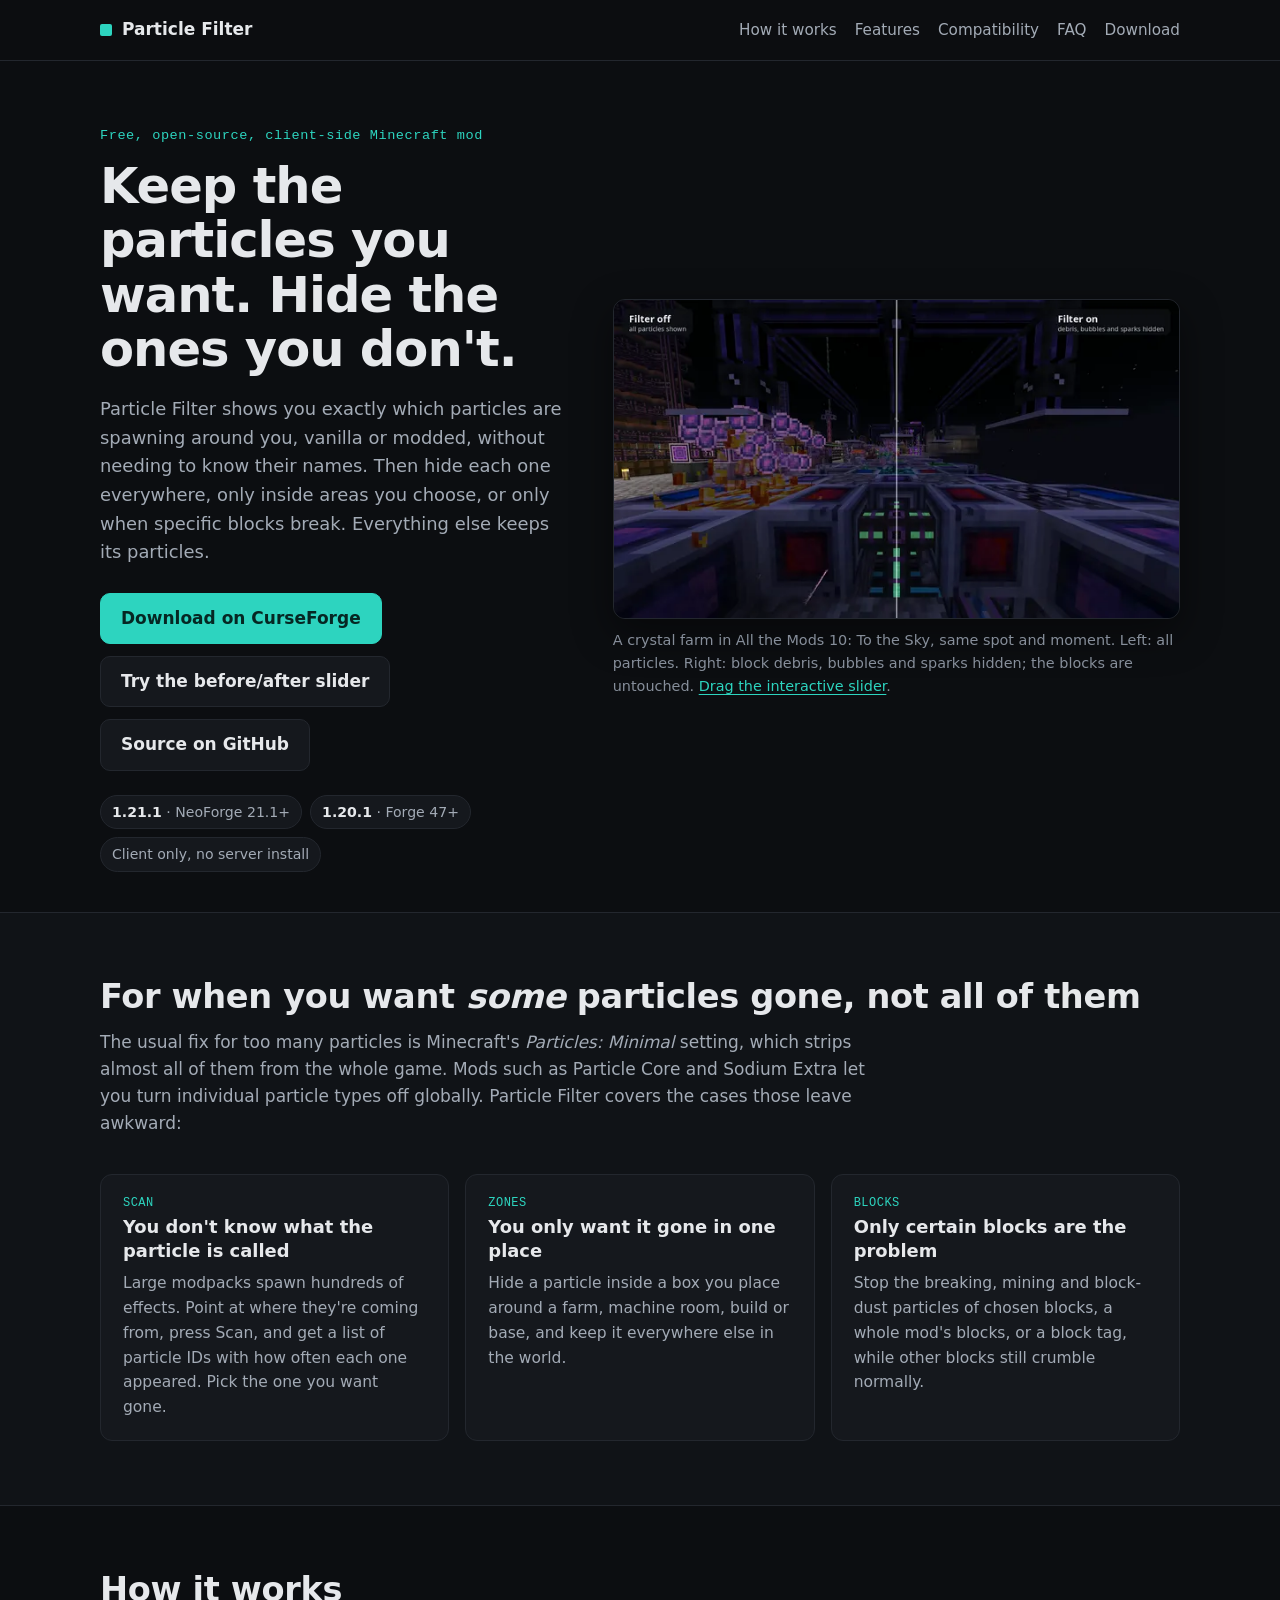
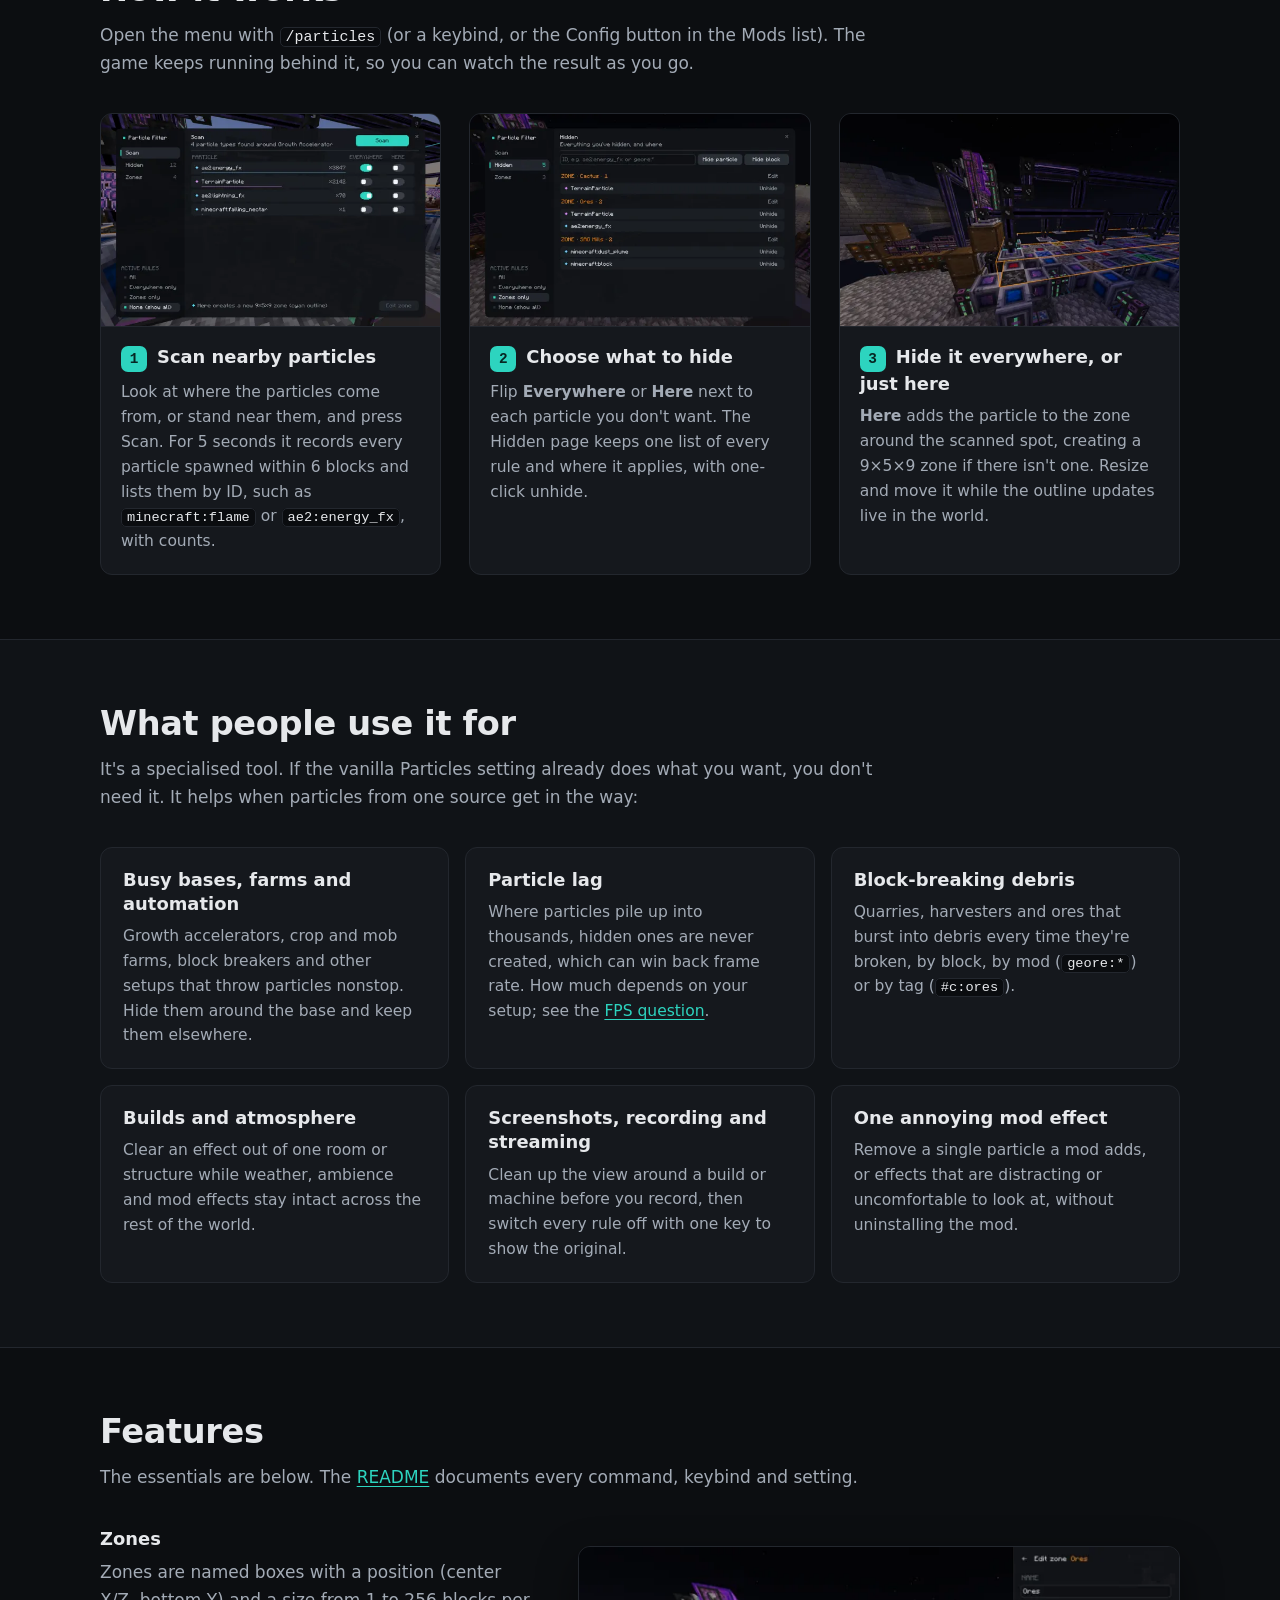
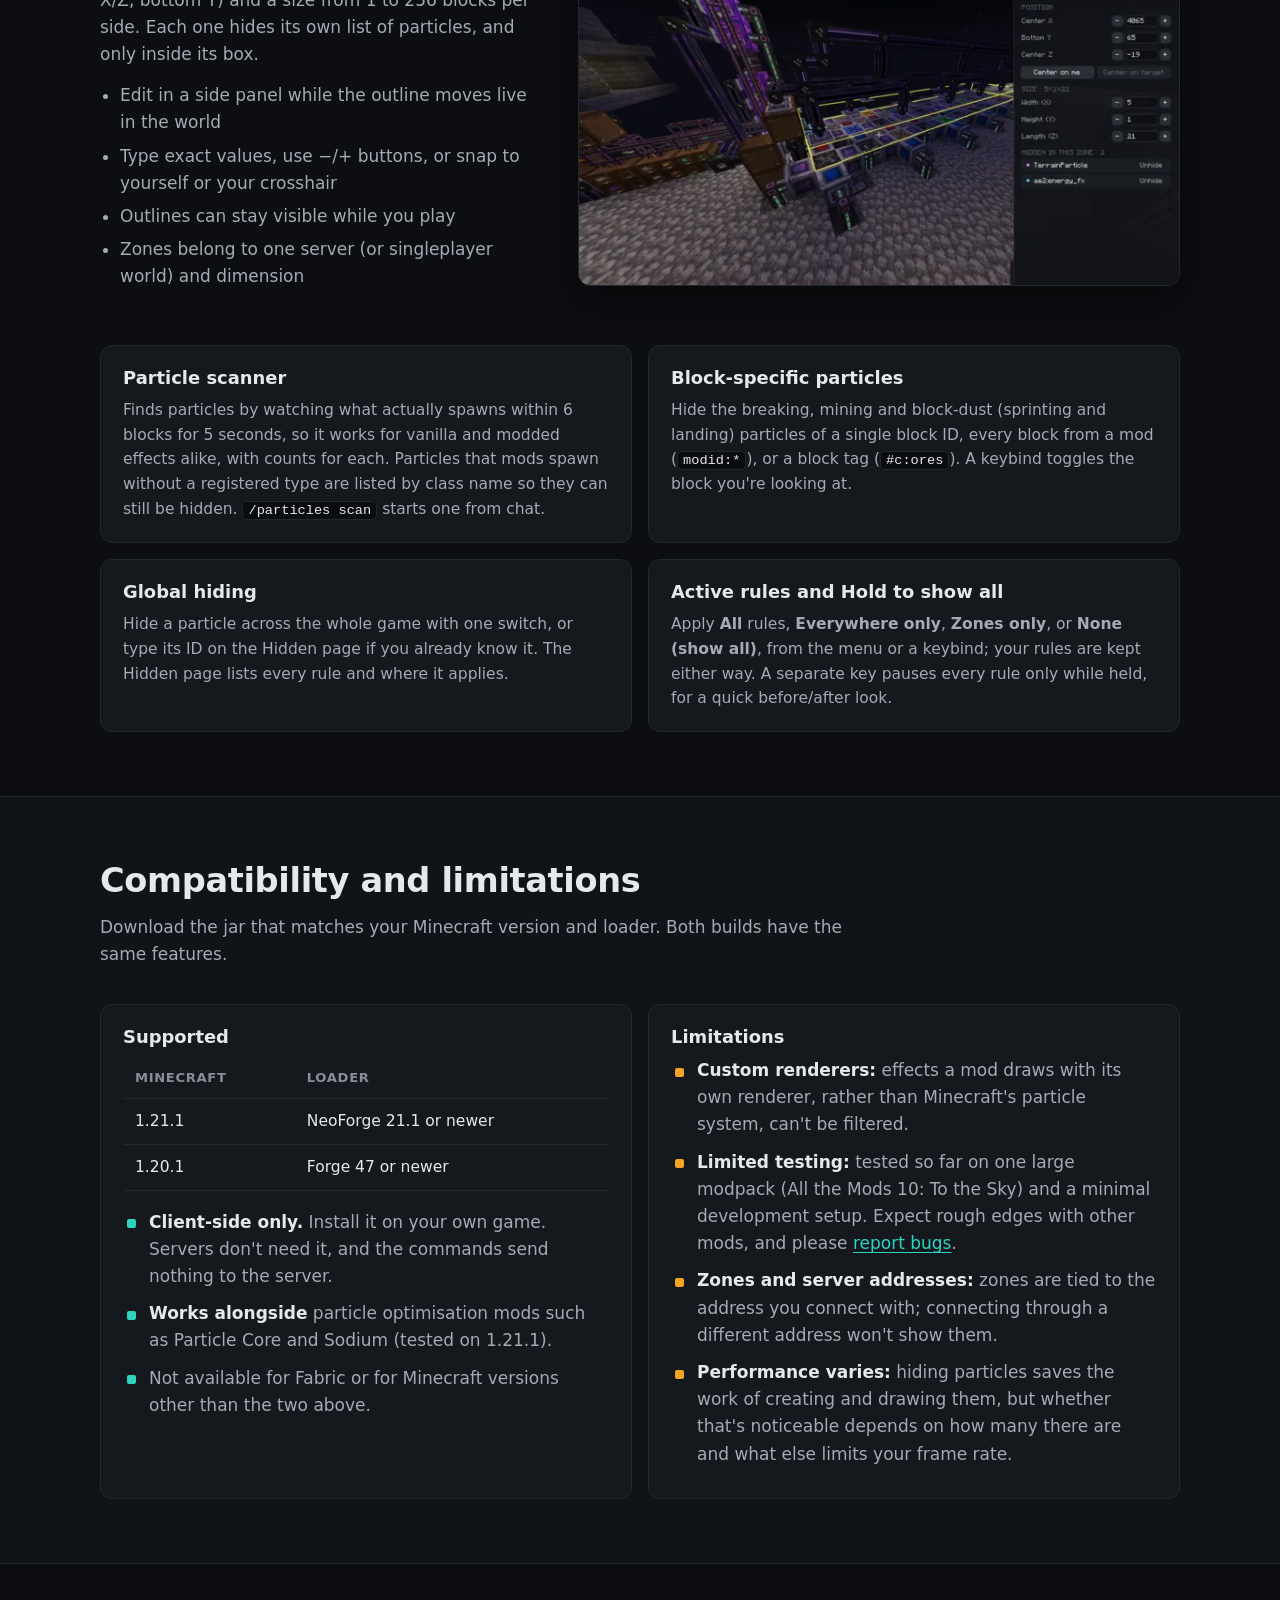
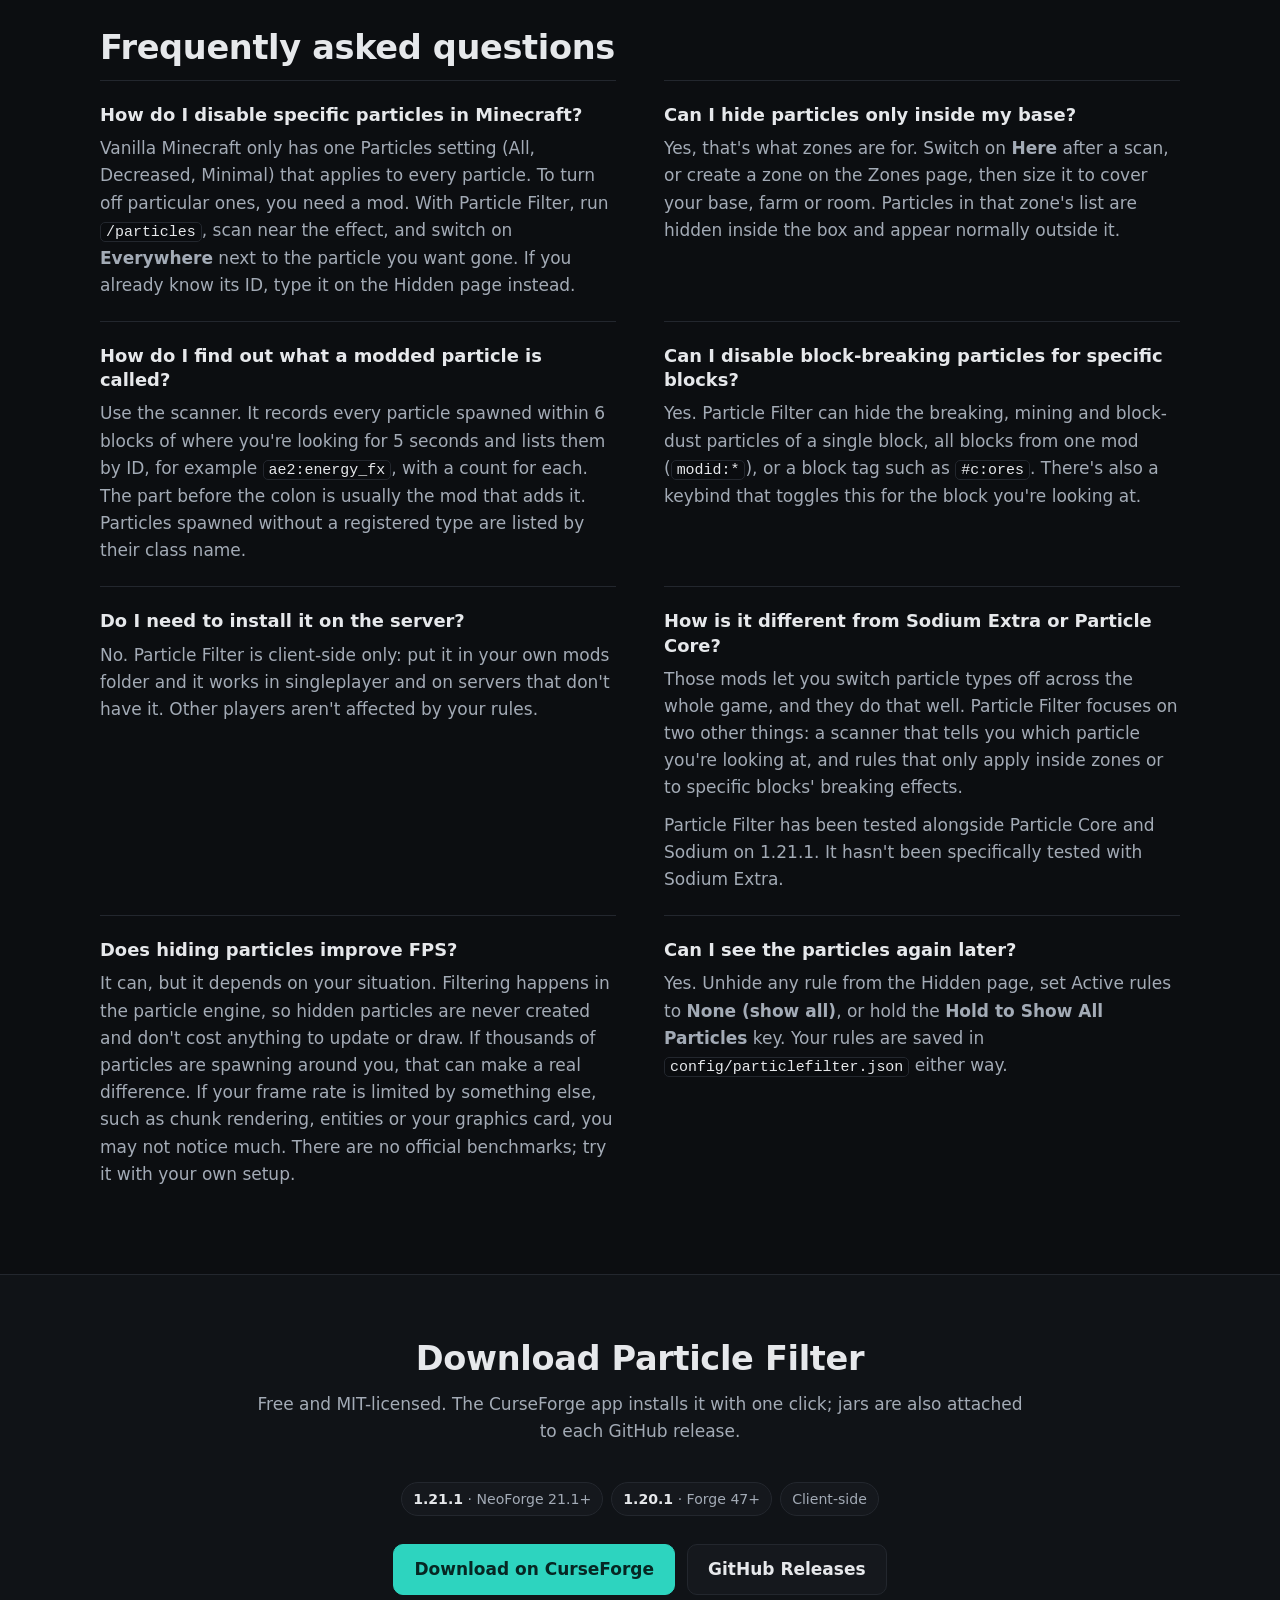
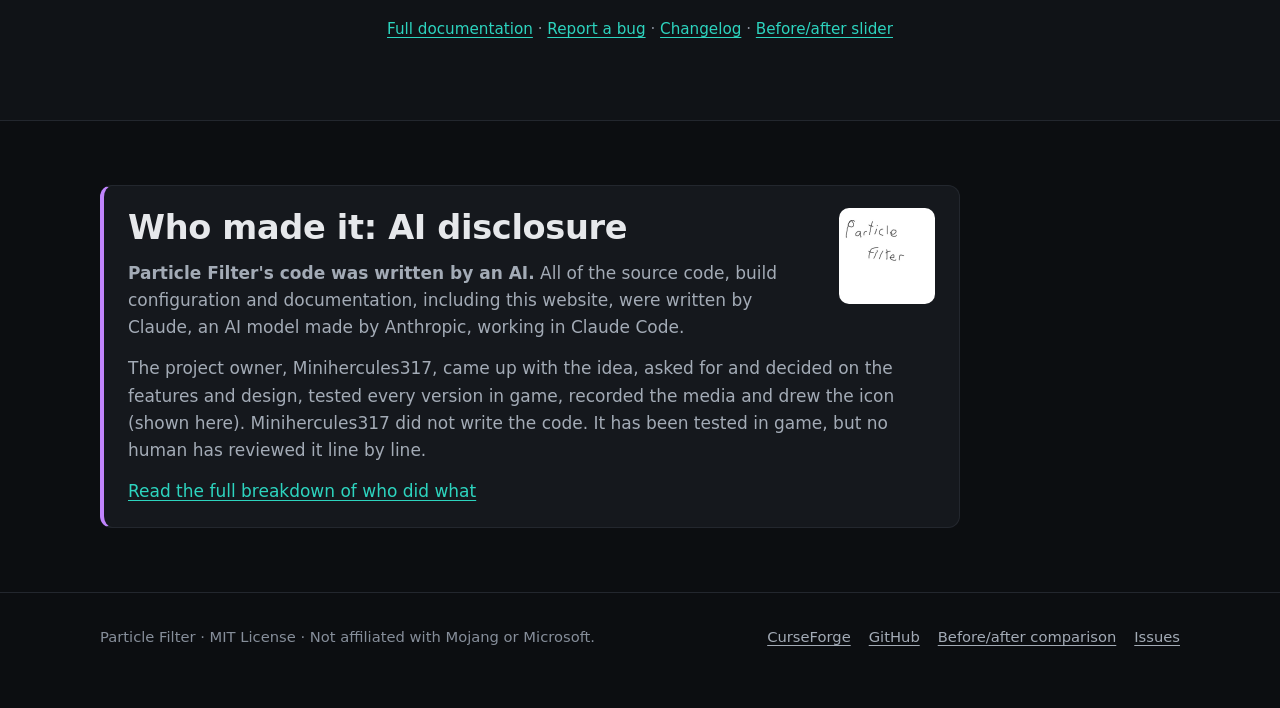
==== docs/index.html @ d59496a9 "Add GitHub Pages homepage with sitemap Adds docs/index.html, the project homepage at https://miniher" ====
<!doctype html>
<html lang="en">
<head>
<meta charset="utf-8">
<meta name="viewport" content="width=device-width, initial-scale=1">
<!--
  Particle Filter homepage, served by GitHub Pages from main:/docs at
  https://minihercules317.github.io/particle-filter/
  Keep claims in line with README.md (the source of truth for features and limitations).
  Asset paths are relative so the page works both under /particle-filter/ and in a local preview.
  Absolute URLs are only used where they must be (canonical, Open Graph, structured data).
-->
<title>Particle Filter: Hide Specific Minecraft Particles by Area or Block</title>
<meta name="description" content="A free, client-side Minecraft mod for NeoForge 1.21.1 and Forge 1.20.1. Scan to find out which particles are on screen, including modded ones, then hide them everywhere, only inside zones you draw, or only for specific blocks' breaking effects.">
<link rel="canonical" href="https://minihercules317.github.io/particle-filter/">
<!-- Google Search Console: if you verify with the HTML-tag method, paste the meta tag here, e.g.
<meta name="google-site-verification" content="...">
-->
<meta name="theme-color" content="#0c0e11">
<meta name="color-scheme" content="dark">
<link rel="icon" type="image/png" sizes="32x32" href="assets/img/favicon-32.png">
<link rel="icon" type="image/png" sizes="192x192" href="assets/img/icon-192.png">
<link rel="apple-touch-icon" href="assets/img/apple-touch-icon.png">

<meta property="og:type" content="website">
<meta property="og:site_name" content="Particle Filter">
<meta property="og:title" content="Particle Filter: hide specific Minecraft particles, everywhere or only in chosen areas">
<meta property="og:description" content="Scan to identify the particles on screen, including modded ones, then hide them everywhere, only inside zones, or only for specific blocks. Client-side, for NeoForge 1.21.1 and Forge 1.20.1.">
<meta property="og:url" content="https://minihercules317.github.io/particle-filter/">
<meta property="og:image" content="https://minihercules317.github.io/particle-filter/assets/img/og-image.jpg">
<meta property="og:image:width" content="1200">
<meta property="og:image:height" content="630">
<meta property="og:image:alt" content="A Minecraft crystal farm split in half: particles everywhere on the left with the filter off, clean on the right with it on">
<meta name="twitter:card" content="summary_large_image">
<meta name="twitter:title" content="Particle Filter: hide specific Minecraft particles">
<meta name="twitter:description" content="Identify the particles on screen with a scan, then hide them everywhere, only in zones, or only for specific blocks. Client-side NeoForge/Forge mod.">
<meta name="twitter:image" content="https://minihercules317.github.io/particle-filter/assets/img/og-image.jpg">
<meta name="twitter:image:alt" content="Before and after: a crystal farm with and without its particles">

<link rel="stylesheet" href="assets/site.css">

<script type="application/ld+json">
{
  "@context": "https://schema.org",
  "@type": "SoftwareApplication",
  "name": "Particle Filter",
  "description": "A client-side Minecraft mod that scans which particles are on screen and hides the chosen ones everywhere, only inside named zones, or only for specific blocks' breaking and mining particles.",
  "url": "https://minihercules317.github.io/particle-filter/",
  "image": "https://minihercules317.github.io/particle-filter/assets/img/og-image.jpg",
  "screenshot": "https://minihercules317.github.io/particle-filter/assets/img/4-scan.webp",
  "applicationCategory": "GameApplication",
  "applicationSubCategory": "Minecraft mod",
  "softwareRequirements": "Minecraft: Java Edition 1.21.1 with NeoForge 21.1 or newer, or Minecraft: Java Edition 1.20.1 with Forge 47 or newer",
  "downloadUrl": "https://www.curseforge.com/minecraft/mc-mods/particle-filter",
  "license": "https://opensource.org/licenses/MIT",
  "isAccessibleForFree": true,
  "offers": { "@type": "Offer", "price": "0", "priceCurrency": "USD" },
  "author": { "@type": "Person", "name": "Minihercules317", "url": "https://github.com/Minihercules317" },
  "sameAs": [
    "https://www.curseforge.com/minecraft/mc-mods/particle-filter",
    "https://github.com/Minihercules317/particle-filter"
  ]
}
</script>
</head>
<body>
<a class="skip" href="#main">Skip to content</a>

<header class="site-header">
  <div class="wrap">
    <a class="brand" href="./"><span class="brand-mark" aria-hidden="true"></span>Particle Filter</a>
    <nav class="site-nav" aria-label="Sections">
      <ul>
        <li><a href="#how-it-works">How it works</a></li>
        <li><a href="#features">Features</a></li>
        <li><a href="#compatibility">Compatibility</a></li>
        <li><a href="#faq">FAQ</a></li>
        <li><a href="#download">Download</a></li>
      </ul>
    </nav>
  </div>
</header>

<main id="main">

  <!-- Hero -->
  <div class="hero">
    <div class="wrap hero-grid">
      <div>
        <p class="eyebrow">Free, open-source, client-side Minecraft mod</p>
        <h1>Keep the particles you want. Hide the ones you don't.</h1>
        <p class="lede">Particle Filter shows you exactly which particles are spawning around you, vanilla or modded, without needing to know their names. Then hide each one everywhere, only inside areas you choose, or only when specific blocks break. Everything else keeps its particles.</p>
        <div class="btn-row">
          <a class="btn btn-primary" href="https://www.curseforge.com/minecraft/mc-mods/particle-filter">Download on CurseForge</a>
          <a class="btn" href="compare/">Try the before/after slider</a>
          <a class="btn" href="https://github.com/Minihercules317/particle-filter">Source on GitHub</a>
        </div>
        <ul class="versions">
          <li><strong>1.21.1</strong> · NeoForge 21.1+</li>
          <li><strong>1.20.1</strong> · Forge 47+</li>
          <li>Client only, no server install</li>
        </ul>
      </div>
      <figure class="shot">
        <a href="compare/" aria-label="Open the interactive before-and-after comparison">
          <img src="assets/img/0-comparison.webp" srcset="assets/img/0-comparison-640.webp 640w, assets/img/0-comparison.webp 1280w" sizes="(min-width: 1120px) 600px, (min-width: 960px) 52vw, calc(100vw - 32px)" width="1280" height="720" fetchpriority="high"
            alt="The same spot on a Minecraft crystal farm split down the middle. Left, filter off: purple bubbles, orange block debris and sparks fill the view. Right, filter on: the machines and blocks are identical but those particles are gone.">
        </a>
        <figcaption>A crystal farm in All the Mods 10: To the Sky, same spot and moment. Left: all particles. Right: block debris, bubbles and sparks hidden; the blocks are untouched. <a href="compare/">Drag the interactive slider</a>.</figcaption>
      </figure>
    </div>
  </div>

  <!-- The problem -->
  <section class="alt" id="why" aria-labelledby="why-title">
    <div class="wrap">
      <h2 id="why-title">For when you want <em>some</em> particles gone, not all of them</h2>
      <p class="section-intro">The usual fix for too many particles is Minecraft's <em>Particles: Minimal</em> setting, which strips almost all of them from the whole game. Mods such as Particle Core and Sodium Extra let you turn individual particle types off globally. Particle Filter covers the cases those leave awkward:</p>
      <div class="cards three">
        <div class="card">
          <h3><span class="tag">SCAN</span>You don't know what the particle is called</h3>
          <p>Large modpacks spawn hundreds of effects. Point at where they're coming from, press Scan, and get a list of particle IDs with how often each one appeared. Pick the one you want gone.</p>
        </div>
        <div class="card">
          <h3><span class="tag">ZONES</span>You only want it gone in one place</h3>
          <p>Hide a particle inside a box you place around a farm, machine room, build or base, and keep it everywhere else in the world.</p>
        </div>
        <div class="card">
          <h3><span class="tag">BLOCKS</span>Only certain blocks are the problem</h3>
          <p>Stop the breaking, mining and block-dust particles of chosen blocks, a whole mod's blocks, or a block tag, while other blocks still crumble normally.</p>
        </div>
      </div>
    </div>
  </section>

  <!-- How it works -->
  <section id="how-it-works" aria-labelledby="how-title">
    <div class="wrap">
      <h2 id="how-title">How it works</h2>
      <p class="section-intro">Open the menu with <code>/particles</code> (or a keybind, or the Config button in the Mods list). The game keeps running behind it, so you can watch the result as you go.</p>
      <ol class="steps">
        <li>
          <img src="assets/img/4-scan.webp" srcset="assets/img/4-scan-640.webp 640w, assets/img/4-scan.webp 1280w" sizes="(min-width: 1120px) 340px, (min-width: 860px) 30vw, calc(100vw - 32px)" width="1280" height="800" loading="lazy"
            alt="The Scan page listing four particle types found around a Growth Accelerator: ae2:energy_fx seen 3847 times, TerrainParticle 2142 times, ae2:lightning_fx 70 times and minecraft:falling_nectar once, each with Everywhere and Here switches.">
          <div class="step-body">
            <h3>Scan nearby particles</h3>
            <p>Look at where the particles come from, or stand near them, and press Scan. For 5 seconds it records every particle spawned within 6 blocks and lists them by ID, such as <code>minecraft:flame</code> or <code>ae2:energy_fx</code>, with counts.</p>
          </div>
        </li>
        <li>
          <img src="assets/img/2-hidden.webp" srcset="assets/img/2-hidden-640.webp 640w, assets/img/2-hidden.webp 1280w" sizes="(min-width: 1120px) 340px, (min-width: 860px) 30vw, calc(100vw - 32px)" width="1280" height="800" loading="lazy"
            alt="The Hidden page, listing hidden particles grouped by whether they apply everywhere, in a named zone, or to block breaking, each with an Unhide button.">
          <div class="step-body">
            <h3>Choose what to hide</h3>
            <p>Flip <strong>Everywhere</strong> or <strong>Here</strong> next to each particle you don't want. The Hidden page keeps one list of every rule and where it applies, with one-click unhide.</p>
          </div>
        </li>
        <li>
          <img class="world" src="assets/img/5-zone-outline.webp" srcset="assets/img/5-zone-outline-640.webp 640w, assets/img/5-zone-outline.webp 1280w" sizes="(min-width: 1120px) 340px, (min-width: 860px) 30vw, calc(100vw - 32px)" width="1280" height="720" loading="lazy"
            alt="An orange zone outline drawn in the world around a floor of machines; particles listed for this zone are hidden only inside it.">
          <div class="step-body">
            <h3>Hide it everywhere, or just here</h3>
            <p><strong>Here</strong> adds the particle to the zone around the scanned spot, creating a 9×5×9 zone if there isn't one. Resize and move it while the outline updates live in the world.</p>
          </div>
        </li>
      </ol>
    </div>
  </section>

  <!-- Use cases -->
  <section class="alt" id="use-cases" aria-labelledby="uses-title">
    <div class="wrap">
      <h2 id="uses-title">What people use it for</h2>
      <p class="section-intro">It's a specialised tool. If the vanilla Particles setting already does what you want, you don't need it. It helps when particles from one source get in the way:</p>
      <div class="cards three">
        <div class="card">
          <h3>Busy bases, farms and automation</h3>
          <p>Growth accelerators, crop and mob farms, block breakers and other setups that throw particles nonstop. Hide them around the base and keep them elsewhere.</p>
        </div>
        <div class="card">
          <h3>Particle lag</h3>
          <p>Where particles pile up into thousands, hidden ones are never created, which can win back frame rate. How much depends on your setup; see the <a href="#faq-fps">FPS question</a>.</p>
        </div>
        <div class="card">
          <h3>Block-breaking debris</h3>
          <p>Quarries, harvesters and ores that burst into debris every time they're broken, by block, by mod (<code>geore:*</code>) or by tag (<code>#c:ores</code>).</p>
        </div>
        <div class="card">
          <h3>Builds and atmosphere</h3>
          <p>Clear an effect out of one room or structure while weather, ambience and mod effects stay intact across the rest of the world.</p>
        </div>
        <div class="card">
          <h3>Screenshots, recording and streaming</h3>
          <p>Clean up the view around a build or machine before you record, then switch every rule off with one key to show the original.</p>
        </div>
        <div class="card">
          <h3>One annoying mod effect</h3>
          <p>Remove a single particle a mod adds, or effects that are distracting or uncomfortable to look at, without uninstalling the mod.</p>
        </div>
      </div>
    </div>
  </section>

  <!-- Features -->
  <section id="features" aria-labelledby="features-title">
    <div class="wrap">
      <h2 id="features-title">Features</h2>
      <p class="section-intro">The essentials are below. The <a href="https://github.com/Minihercules317/particle-filter#readme">README</a> documents every command, keybind and setting.</p>

      <div class="feature">
        <div class="feature-text">
          <h3>Zones</h3>
          <p>Zones are named boxes with a position (center X/Z, bottom Y) and a size from 1 to 256 blocks per side. Each one hides its own list of particles, and only inside its box.</p>
          <ul>
            <li>Edit in a side panel while the outline moves live in the world</li>
            <li>Type exact values, use −/+ buttons, or snap to yourself or your crosshair</li>
            <li>Outlines can stay visible while you play</li>
            <li>Zones belong to one server (or singleplayer world) and dimension</li>
          </ul>
        </div>
        <figure class="shot">
          <img src="assets/img/1-zone-editor.webp" srcset="assets/img/1-zone-editor-640.webp 640w, assets/img/1-zone-editor.webp 1280w" sizes="(min-width: 1120px) 620px, (min-width: 900px) 55vw, calc(100vw - 32px)" width="1280" height="720" loading="lazy"
            alt="Editing a zone named Ores in a side panel with its position, width, height and length, while a yellow outline of the zone is drawn over a row of machines in the world. TerrainParticle and ae2:energy_fx are hidden in it.">
        </figure>
      </div>

      <div class="cards">
        <div class="card">
          <h3>Particle scanner</h3>
          <p>Finds particles by watching what actually spawns within 6 blocks for 5 seconds, so it works for vanilla and modded effects alike, with counts for each. Particles that mods spawn without a registered type are listed by class name so they can still be hidden. <code>/particles scan</code> starts one from chat.</p>
        </div>
        <div class="card">
          <h3>Block-specific particles</h3>
          <p>Hide the breaking, mining and block-dust (sprinting and landing) particles of a single block ID, every block from a mod (<code>modid:*</code>), or a block tag (<code>#c:ores</code>). A keybind toggles the block you're looking at.</p>
        </div>
        <div class="card">
          <h3>Global hiding</h3>
          <p>Hide a particle across the whole game with one switch, or type its ID on the Hidden page if you already know it. The Hidden page lists every rule and where it applies.</p>
        </div>
        <div class="card">
          <h3>Active rules and Hold to show all</h3>
          <p>Apply <strong>All</strong> rules, <strong>Everywhere only</strong>, <strong>Zones only</strong>, or <strong>None (show all)</strong>, from the menu or a keybind; your rules are kept either way. A separate key pauses every rule only while held, for a quick before/after look.</p>
        </div>
      </div>
    </div>
  </section>

  <!-- Compatibility -->
  <section class="alt" id="compatibility" aria-labelledby="compat-title">
    <div class="wrap">
      <h2 id="compat-title">Compatibility and limitations</h2>
      <p class="section-intro">Download the jar that matches your Minecraft version and loader. Both builds have the same features.</p>
      <div class="compat">
        <div class="card">
          <h3>Supported</h3>
          <table>
            <thead><tr><th scope="col">Minecraft</th><th scope="col">Loader</th></tr></thead>
            <tbody>
              <tr><td>1.21.1</td><td>NeoForge 21.1 or newer</td></tr>
              <tr><td>1.20.1</td><td>Forge 47 or newer</td></tr>
            </tbody>
          </table>
          <ul class="check-list spaced">
            <li><strong>Client-side only.</strong> Install it on your own game. Servers don't need it, and the commands send nothing to the server.</li>
            <li><strong>Works alongside</strong> particle optimisation mods such as Particle Core and Sodium (tested on 1.21.1).</li>
            <li>Not available for Fabric or for Minecraft versions other than the two above.</li>
          </ul>
        </div>
        <div class="card">
          <h3>Limitations</h3>
          <ul class="check-list warn">
            <li><strong>Custom renderers:</strong> effects a mod draws with its own renderer, rather than Minecraft's particle system, can't be filtered.</li>
            <li><strong>Limited testing:</strong> tested so far on one large modpack (All the Mods 10: To the Sky) and a minimal development setup. Expect rough edges with other mods, and please <a href="https://github.com/Minihercules317/particle-filter/issues">report bugs</a>.</li>
            <li><strong>Zones and server addresses:</strong> zones are tied to the address you connect with; connecting through a different address won't show them.</li>
            <li><strong>Performance varies:</strong> hiding particles saves the work of creating and drawing them, but whether that's noticeable depends on how many there are and what else limits your frame rate.</li>
          </ul>
        </div>
      </div>
    </div>
  </section>

  <!-- FAQ -->
  <section id="faq" aria-labelledby="faq-title">
    <div class="wrap">
      <h2 id="faq-title">Frequently asked questions</h2>
      <div class="faq">
        <article>
          <h3>How do I disable specific particles in Minecraft?</h3>
          <p>Vanilla Minecraft only has one Particles setting (All, Decreased, Minimal) that applies to every particle. To turn off particular ones, you need a mod. With Particle Filter, run <code>/particles</code>, scan near the effect, and switch on <strong>Everywhere</strong> next to the particle you want gone. If you already know its ID, type it on the Hidden page instead.</p>
        </article>
        <article>
          <h3>Can I hide particles only inside my base?</h3>
          <p>Yes, that's what zones are for. Switch on <strong>Here</strong> after a scan, or create a zone on the Zones page, then size it to cover your base, farm or room. Particles in that zone's list are hidden inside the box and appear normally outside it.</p>
        </article>
        <article>
          <h3>How do I find out what a modded particle is called?</h3>
          <p>Use the scanner. It records every particle spawned within 6 blocks of where you're looking for 5 seconds and lists them by ID, for example <code>ae2:energy_fx</code>, with a count for each. The part before the colon is usually the mod that adds it. Particles spawned without a registered type are listed by their class name.</p>
        </article>
        <article>
          <h3>Can I disable block-breaking particles for specific blocks?</h3>
          <p>Yes. Particle Filter can hide the breaking, mining and block-dust particles of a single block, all blocks from one mod (<code>modid:*</code>), or a block tag such as <code>#c:ores</code>. There's also a keybind that toggles this for the block you're looking at.</p>
        </article>
        <article>
          <h3>Do I need to install it on the server?</h3>
          <p>No. Particle Filter is client-side only: put it in your own mods folder and it works in singleplayer and on servers that don't have it. Other players aren't affected by your rules.</p>
        </article>
        <article>
          <h3>How is it different from Sodium Extra or Particle Core?</h3>
          <p>Those mods let you switch particle types off across the whole game, and they do that well. Particle Filter focuses on two other things: a scanner that tells you which particle you're looking at, and rules that only apply inside zones or to specific blocks' breaking effects.</p>
          <p>Particle Filter has been tested alongside Particle Core and Sodium on 1.21.1. It hasn't been specifically tested with Sodium Extra.</p>
        </article>
        <article id="faq-fps">
          <h3>Does hiding particles improve FPS?</h3>
          <p>It can, but it depends on your situation. Filtering happens in the particle engine, so hidden particles are never created and don't cost anything to update or draw. If thousands of particles are spawning around you, that can make a real difference. If your frame rate is limited by something else, such as chunk rendering, entities or your graphics card, you may not notice much. There are no official benchmarks; try it with your own setup.</p>
        </article>
        <article>
          <h3>Can I see the particles again later?</h3>
          <p>Yes. Unhide any rule from the Hidden page, set Active rules to <strong>None (show all)</strong>, or hold the <strong>Hold to Show All Particles</strong> key. Your rules are saved in <code>config/particlefilter.json</code> either way.</p>
        </article>
      </div>
    </div>
  </section>

  <!-- Download -->
  <section class="alt download" id="download" aria-labelledby="download-title">
    <div class="wrap">
      <h2 id="download-title">Download Particle Filter</h2>
      <p class="section-intro">Free and MIT-licensed. The CurseForge app installs it with one click; jars are also attached to each GitHub release.</p>
      <ul class="versions">
        <li><strong>1.21.1</strong> · NeoForge 21.1+</li>
        <li><strong>1.20.1</strong> · Forge 47+</li>
        <li>Client-side</li>
      </ul>
      <div class="btn-row">
        <a class="btn btn-primary" href="https://www.curseforge.com/minecraft/mc-mods/particle-filter">Download on CurseForge</a>
        <a class="btn" href="https://github.com/Minihercules317/particle-filter/releases">GitHub Releases</a>
      </div>
      <p class="small-links">
        <a href="https://github.com/Minihercules317/particle-filter#readme">Full documentation</a> ·
        <a href="https://github.com/Minihercules317/particle-filter/issues">Report a bug</a> ·
        <a href="https://github.com/Minihercules317/particle-filter/blob/main/CHANGELOG.md">Changelog</a> ·
        <a href="compare/">Before/after slider</a>
      </p>
    </div>
  </section>

  <!-- AI disclosure -->
  <section id="who-made-it" aria-labelledby="who-title">
    <div class="wrap">
      <div class="disclosure">
        <img class="owner-icon" src="assets/img/icon-192.png" width="96" height="96" loading="lazy" alt="The Particle Filter icon: the words Particle filter hand-drawn in black on white">
        <h2 id="who-title">Who made it: AI disclosure</h2>
        <p><strong>Particle Filter's code was written by an AI.</strong> All of the source code, build configuration and documentation, including this website, were written by Claude, an AI model made by Anthropic, working in Claude Code.</p>
        <p>The project owner, Minihercules317, came up with the idea, asked for and decided on the features and design, tested every version in game, recorded the media and drew the icon (shown here). Minihercules317 did not write the code. It has been tested in game, but no human has reviewed it line by line.</p>
        <p><a href="https://github.com/Minihercules317/particle-filter#who-did-what">Read the full breakdown of who did what</a></p>
      </div>
    </div>
  </section>

</main>

<footer class="site-footer">
  <div class="wrap">
    <p>Particle Filter · MIT License · Not affiliated with Mojang or Microsoft.</p>
    <ul>
      <li><a href="https://www.curseforge.com/minecraft/mc-mods/particle-filter">CurseForge</a></li>
      <li><a href="https://github.com/Minihercules317/particle-filter">GitHub</a></li>
      <li><a href="compare/">Before/after comparison</a></li>
      <li><a href="https://github.com/Minihercules317/particle-filter/issues">Issues</a></li>
    </ul>
  </div>
</footer>
</body>
</html>
---- docs/assets/site.css ----
/*
  Particle Filter homepage styles (docs/index.html).
  Plain CSS, no build step. Colours match the in-game menu (gui/Theme) and the /compare/ page:
  dark slate panels with a teal accent.
*/
:root {
  --bg: #0c0e11;
  --bg-alt: #101317;
  --card: #15181d;
  --card-hover: #1a1e24;
  --line: #23272e;
  --text: #e6e8eb;
  --dim: #a3abb6;
  --faint: #868e9a;  /* >= 4.5:1 contrast on every background here */
  --accent: #2dd4bf;
  --accent-ink: #062723;
  --violet: #c084fc;
  --radius: 12px;
  --max: 1120px;
  --mono: ui-monospace, "JetBrains Mono", "Cascadia Mono", "SFMono-Regular", Menlo, Consolas, monospace;
}

* { box-sizing: border-box; }
html { scroll-behavior: smooth; -webkit-text-size-adjust: 100%; }
body {
  margin: 0;
  background: var(--bg);
  color: var(--text);
  font: 17px/1.6 system-ui, -apple-system, "Segoe UI", "Noto Sans", Roboto, sans-serif;
}
img { max-width: 100%; height: auto; display: block; }
a { color: var(--accent); text-underline-offset: 3px; }
a:hover { text-decoration-thickness: 2px; }
code {
  font-family: var(--mono); font-size: .88em; color: var(--text);
  background: #0a0c0f; border: 1px solid var(--line); padding: 1px 5px; border-radius: 5px;
  overflow-wrap: anywhere;
}
:focus-visible { outline: 3px solid var(--accent); outline-offset: 3px; border-radius: 4px; }

.wrap { max-width: var(--max); margin: 0 auto; padding: 0 20px; }
.skip {
  position: absolute; left: 12px; top: -60px; z-index: 10; padding: 8px 14px;
  background: var(--accent); color: var(--accent-ink); border-radius: 8px; font-weight: 600;
}
.skip:focus { top: 12px; }

/* Header */
.site-header { border-bottom: 1px solid var(--line); background: rgba(12,14,17,.92); }
.site-header .wrap { display: flex; align-items: center; justify-content: space-between; gap: 16px; min-height: 60px; flex-wrap: wrap; }
.brand { display: flex; align-items: center; gap: 10px; color: var(--text); text-decoration: none; font-weight: 700; }
.brand-mark { width: 12px; height: 12px; background: var(--accent); border-radius: 2px; }  /* same mark as the in-game menu title */
.site-nav ul { display: flex; gap: 4px 18px; list-style: none; margin: 0; padding: 0; flex-wrap: wrap; }
.site-nav a { color: var(--dim); text-decoration: none; font-size: .95rem; }
.site-nav a:hover { color: var(--text); }

/* Buttons */
.btn {
  display: inline-flex; align-items: center; gap: 8px; padding: 11px 20px; border-radius: 10px;
  font-weight: 600; text-decoration: none; border: 1px solid var(--line); color: var(--text); background: var(--card);
}
.btn:hover { background: var(--card-hover); border-color: var(--faint); }
.btn-primary { background: var(--accent); color: var(--accent-ink); border-color: var(--accent); }
.btn-primary:hover { background: #5eead4; border-color: #5eead4; }
.btn-row { display: flex; flex-wrap: wrap; gap: 12px; }

/* Hero */
.hero { padding: 64px 0 40px; }
.hero-grid { display: grid; grid-template-columns: minmax(0, 1fr); gap: 40px; }
@media (min-width: 960px) { .hero-grid { grid-template-columns: minmax(0, 5fr) minmax(0, 6fr); align-items: center; } }
.eyebrow { font-family: var(--mono); color: var(--accent); font-size: .85rem; letter-spacing: .04em; margin: 0 0 12px; }
h1 { font-size: clamp(2rem, 5vw, 3.1rem); line-height: 1.1; letter-spacing: -.02em; margin: 0 0 18px; }
.lede { color: var(--dim); font-size: 1.12rem; margin: 0 0 26px; max-width: 40em; }
.versions { display: flex; flex-wrap: wrap; gap: 8px; margin: 24px 0 0; padding: 0; list-style: none; }
.versions li {
  font-size: .88rem; color: var(--dim); background: var(--card); border: 1px solid var(--line);
  padding: 5px 11px; border-radius: 999px;
}
.versions strong { color: var(--text); font-weight: 600; }

.shot { margin: 0; }
.shot > a, .shot > img { display: block; border-radius: var(--radius); overflow: hidden; border: 1px solid var(--line); box-shadow: 0 14px 40px rgba(0,0,0,.45); }
.shot figcaption { color: var(--faint); font-size: .9rem; margin-top: 10px; }
.shot > a:hover { border-color: var(--accent); }

/* Sections */
section { padding: 64px 0; }
section.alt { background: var(--bg-alt); border-top: 1px solid var(--line); border-bottom: 1px solid var(--line); }
h2 { font-size: clamp(1.5rem, 3.2vw, 2.1rem); line-height: 1.2; letter-spacing: -.01em; margin: 0 0 12px; }
h3 { font-size: 1.12rem; line-height: 1.35; margin: 0 0 8px; }
.section-intro { color: var(--dim); max-width: 46em; margin: 0 0 36px; }
p { margin: 0 0 14px; }
.muted { color: var(--dim); }

/* Steps */
.steps { list-style: none; margin: 0; padding: 0; display: grid; gap: 28px; grid-template-columns: minmax(0, 1fr); counter-reset: step; }
@media (min-width: 860px) { .steps { grid-template-columns: repeat(3, minmax(0, 1fr)); } }
.steps li { counter-increment: step; background: var(--card); border: 1px solid var(--line); border-radius: var(--radius); overflow: hidden; display: flex; flex-direction: column; }
.steps img { border-bottom: 1px solid var(--line); aspect-ratio: 16 / 10; object-fit: cover; object-position: left top; width: 100%; }
.steps img.world { object-position: center 75%; }
.steps .step-body { padding: 18px 20px 20px; }
.steps h3::before {
  content: counter(step); display: inline-grid; place-items: center; width: 26px; height: 26px; margin-right: 10px;
  border-radius: 7px; background: var(--accent); color: var(--accent-ink); font-family: var(--mono); font-size: .9rem;
}
.steps p { color: var(--dim); margin: 0; font-size: .97rem; }

/* Cards */
.cards { display: grid; gap: 16px; grid-template-columns: minmax(0, 1fr); }
@media (min-width: 640px) { .cards { grid-template-columns: repeat(2, minmax(0, 1fr)); } }
@media (min-width: 980px) { .cards.three { grid-template-columns: repeat(3, minmax(0, 1fr)); } }
.card { background: var(--card); border: 1px solid var(--line); border-radius: var(--radius); padding: 20px 22px; }
.card p { color: var(--dim); margin: 0; font-size: .97rem; }
.card h3 .tag { font-family: var(--mono); font-size: .75rem; color: var(--accent); display: block; margin-bottom: 4px; font-weight: 500; letter-spacing: .04em; }

/* Feature rows (text + screenshot) */
.feature { display: grid; gap: 24px 48px; grid-template-columns: minmax(0, 1fr); align-items: center; margin-bottom: 40px; }
@media (min-width: 900px) {
  .feature { grid-template-columns: minmax(0, 5fr) minmax(0, 7fr); }
}
.feature ul { color: var(--dim); padding-left: 20px; margin: 0 0 14px; }
.feature li { margin-bottom: 6px; }
.feature-text p { color: var(--dim); }


/* Compatibility */
.compat { display: grid; gap: 16px; grid-template-columns: minmax(0, 1fr); }
@media (min-width: 860px) { .compat { grid-template-columns: repeat(2, minmax(0, 1fr)); } }
table { width: 100%; border-collapse: collapse; font-size: .97rem; }
th, td { text-align: left; padding: 10px 12px; border-bottom: 1px solid var(--line); vertical-align: top; }
th { color: var(--faint); font-weight: 600; font-size: .82rem; text-transform: uppercase; letter-spacing: .05em; }
.check-list { list-style: none; padding: 0; margin: 0; }
.check-list li { padding-left: 26px; position: relative; color: var(--dim); margin-bottom: 10px; }
.check-list li::before { content: ""; position: absolute; left: 4px; top: .62em; width: 9px; height: 9px; border-radius: 2px; background: var(--accent); }
.check-list.spaced { margin-top: 18px; }
.check-list.warn li::before { background: #f5a524; }
.check-list strong { color: var(--text); }

/* FAQ */
.faq { display: grid; gap: 0 48px; grid-template-columns: minmax(0, 1fr); }
@media (min-width: 900px) { .faq { grid-template-columns: repeat(2, minmax(0, 1fr)); } }
.faq article { padding: 22px 0; border-top: 1px solid var(--line); }
.faq p { color: var(--dim); margin: 0 0 10px; }
.faq p:last-child { margin-bottom: 0; }

/* Download */
.download { text-align: center; }
.download .section-intro { margin-left: auto; margin-right: auto; }
.download .btn-row { justify-content: center; }
.download .versions { justify-content: center; margin-bottom: 28px; }
.small-links { margin-top: 22px; color: var(--faint); font-size: .95rem; }

/* AI disclosure */
.disclosure {
  border: 1px solid var(--line); border-left: 4px solid var(--violet); background: var(--card);
  border-radius: var(--radius); padding: 22px 24px; max-width: 860px;
}
.disclosure p { color: var(--dim); }
.disclosure p:last-child { margin-bottom: 0; }
.disclosure::after { content: ""; display: block; clear: both; }
.owner-icon { float: right; width: 96px; height: 96px; margin: 0 0 12px 20px; border-radius: 10px; background: #fff; }
@media (max-width: 520px) { .owner-icon { width: 72px; height: 72px; } }

/* Footer */
.site-footer { border-top: 1px solid var(--line); padding: 32px 0 48px; color: var(--faint); font-size: .92rem; }
.site-footer .wrap { display: flex; flex-wrap: wrap; justify-content: space-between; gap: 16px; }
.site-footer ul { list-style: none; display: flex; flex-wrap: wrap; gap: 6px 18px; margin: 0; padding: 0; }
.site-footer a { color: var(--dim); }

@media (max-width: 600px) {
  body { font-size: 16px; }
  .hero { padding-top: 40px; }
  section { padding: 48px 0; }
  .wrap { padding: 0 16px; }
  .site-nav { width: 100%; padding-bottom: 12px; }
  .btn-row .btn { flex: 1 1 auto; justify-content: center; }
}
@media (prefers-reduced-motion: reduce) {
  html { scroll-behavior: auto; }
}
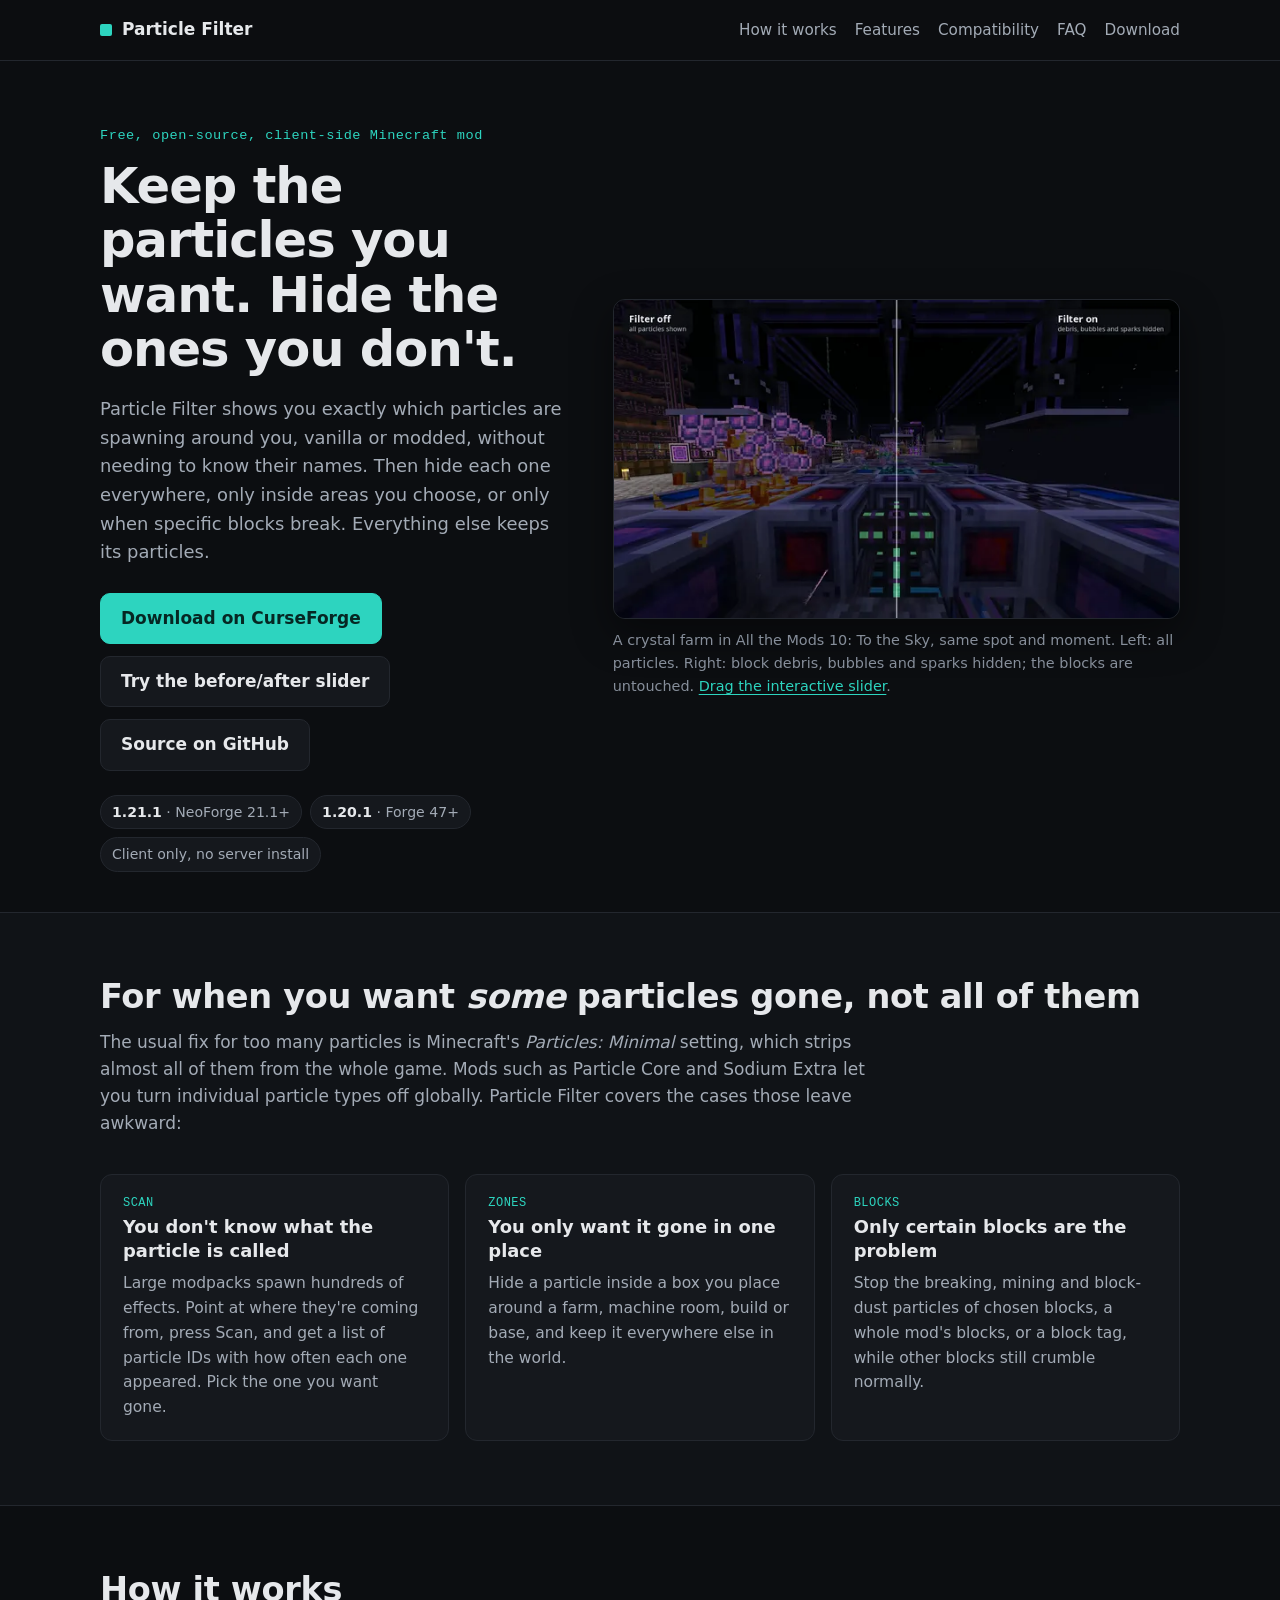
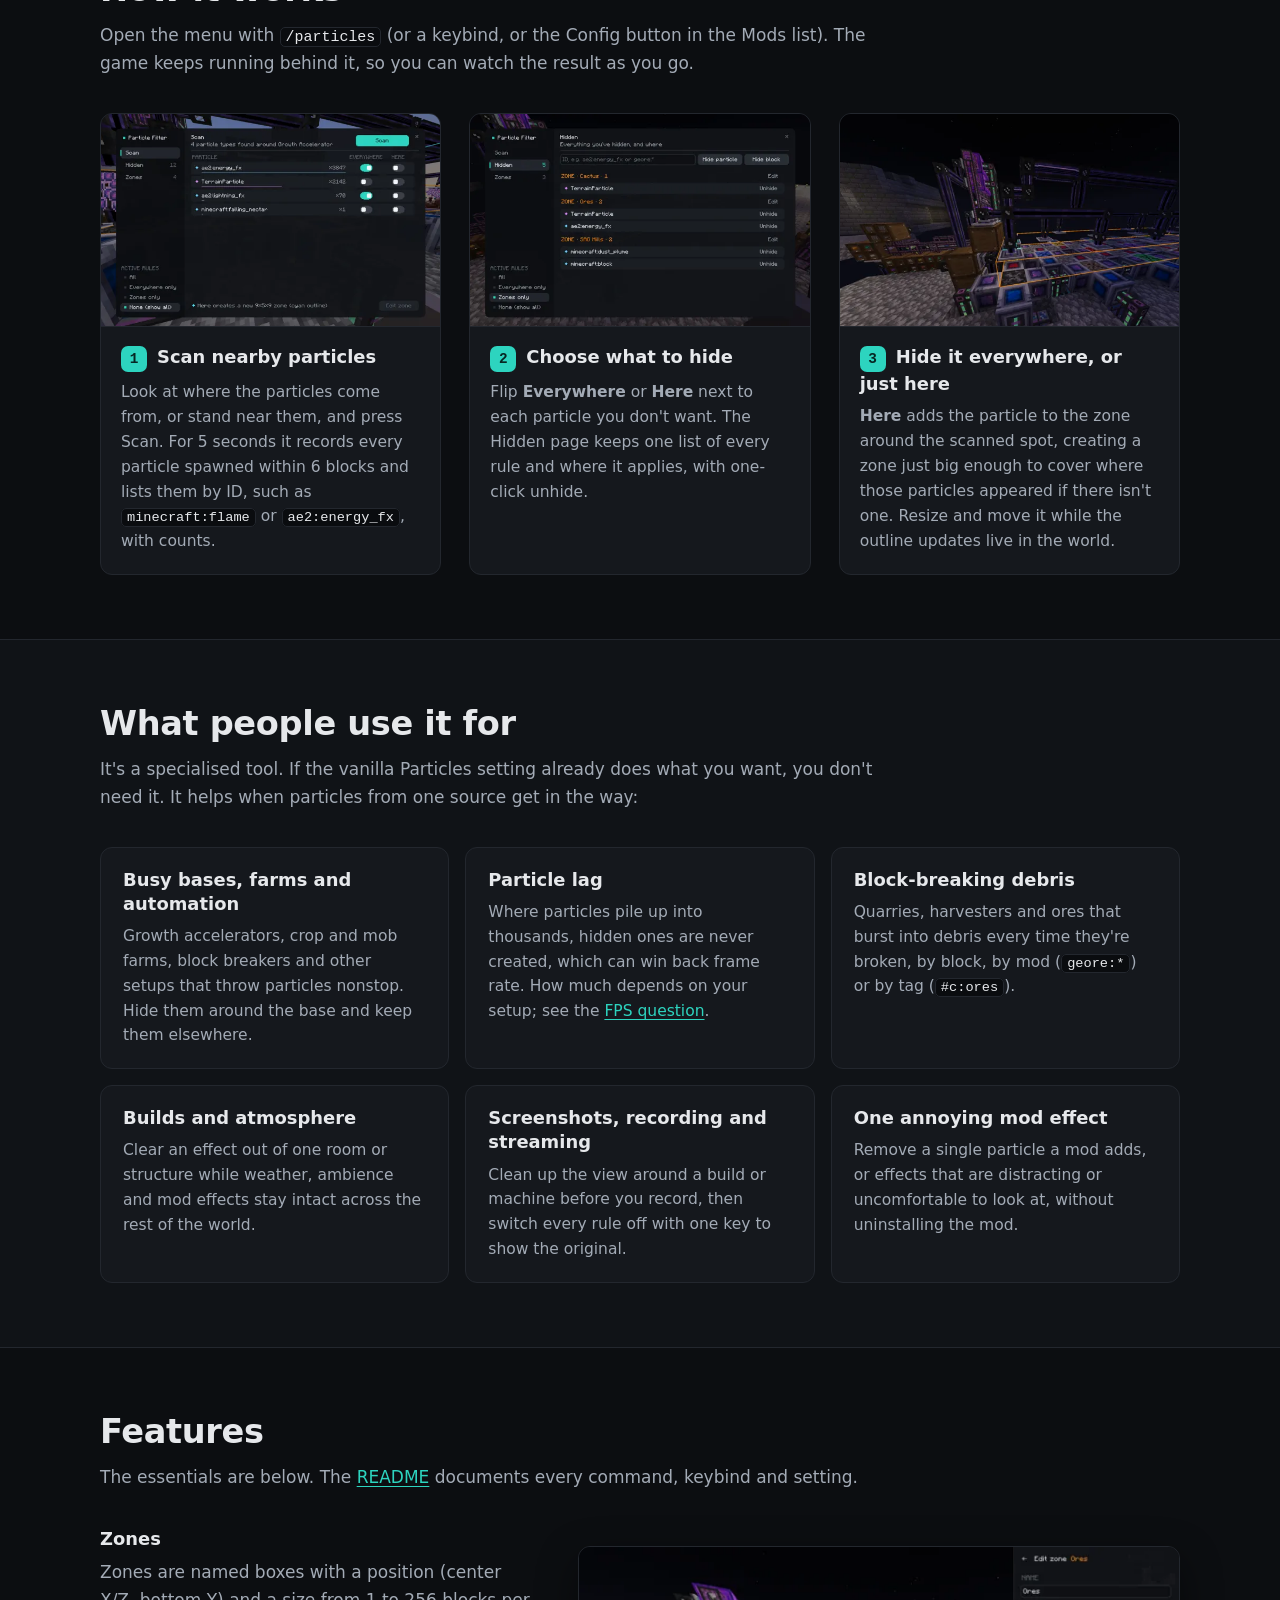
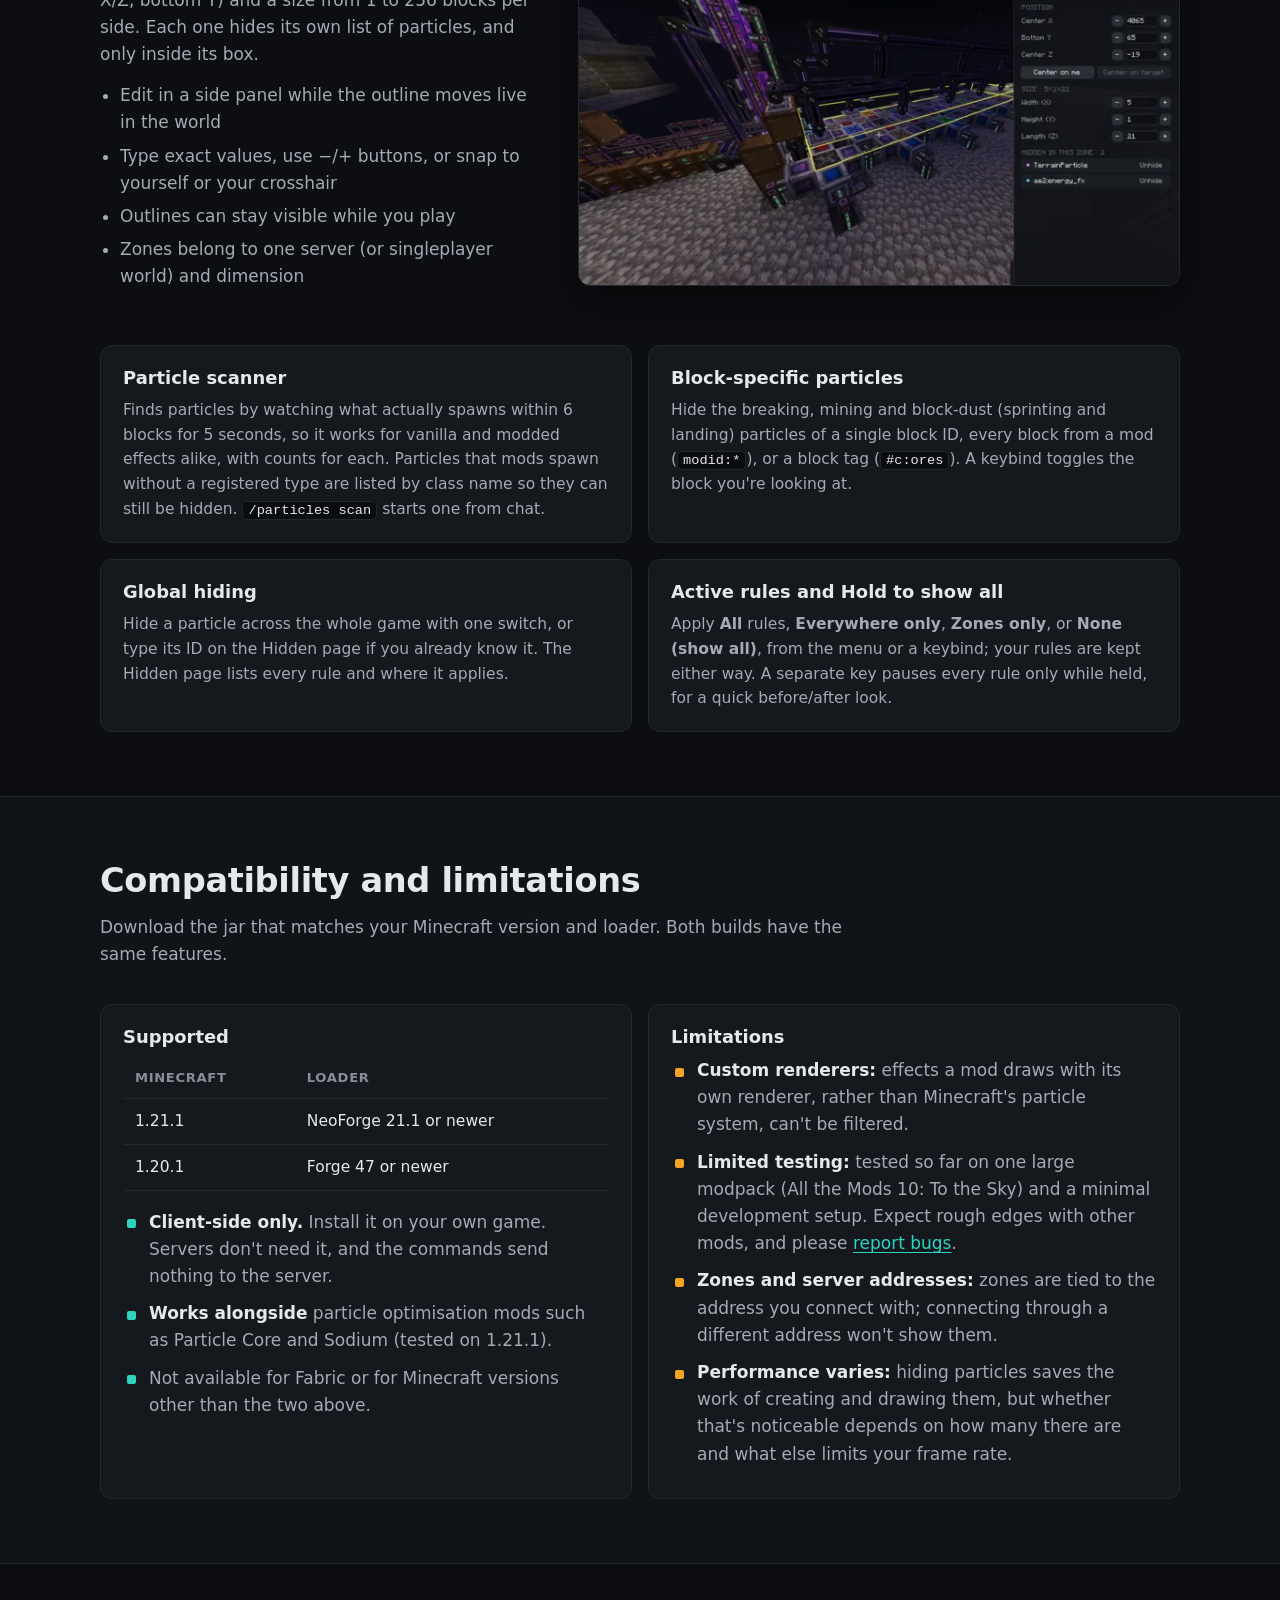
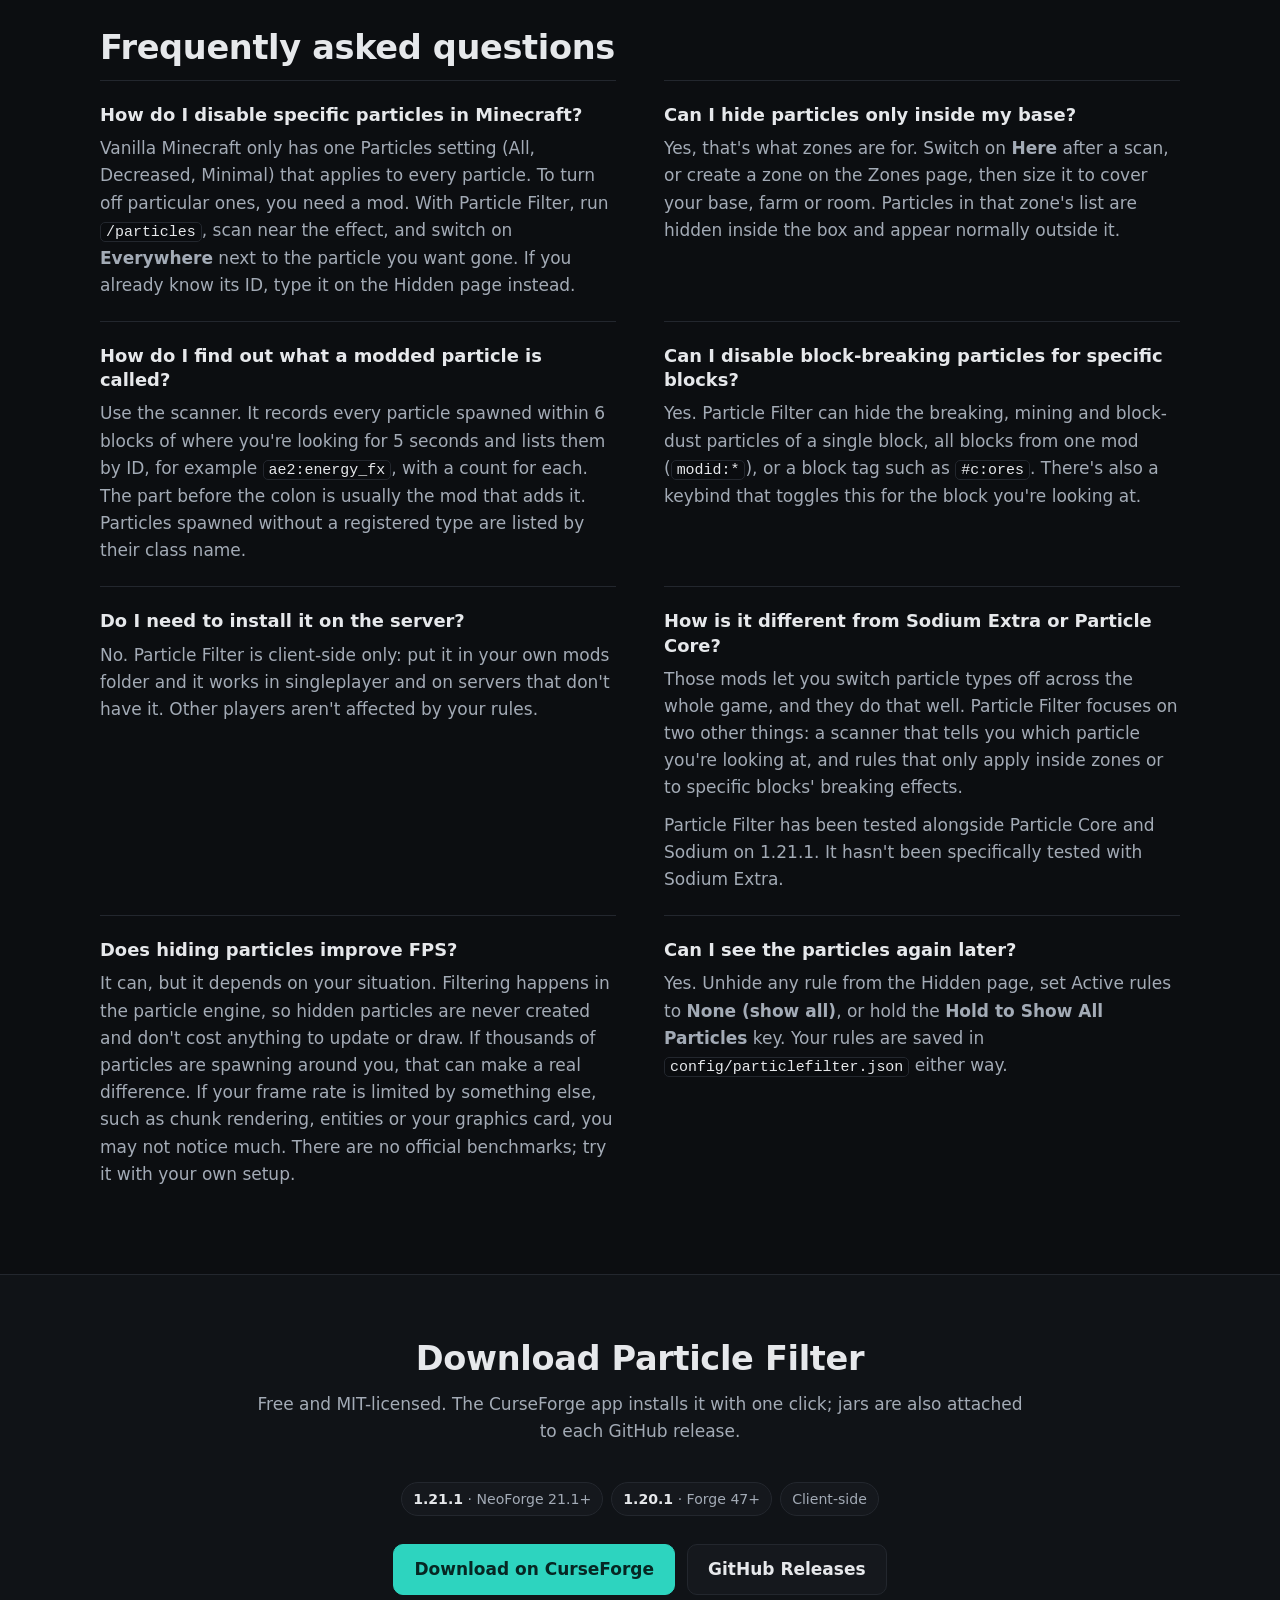
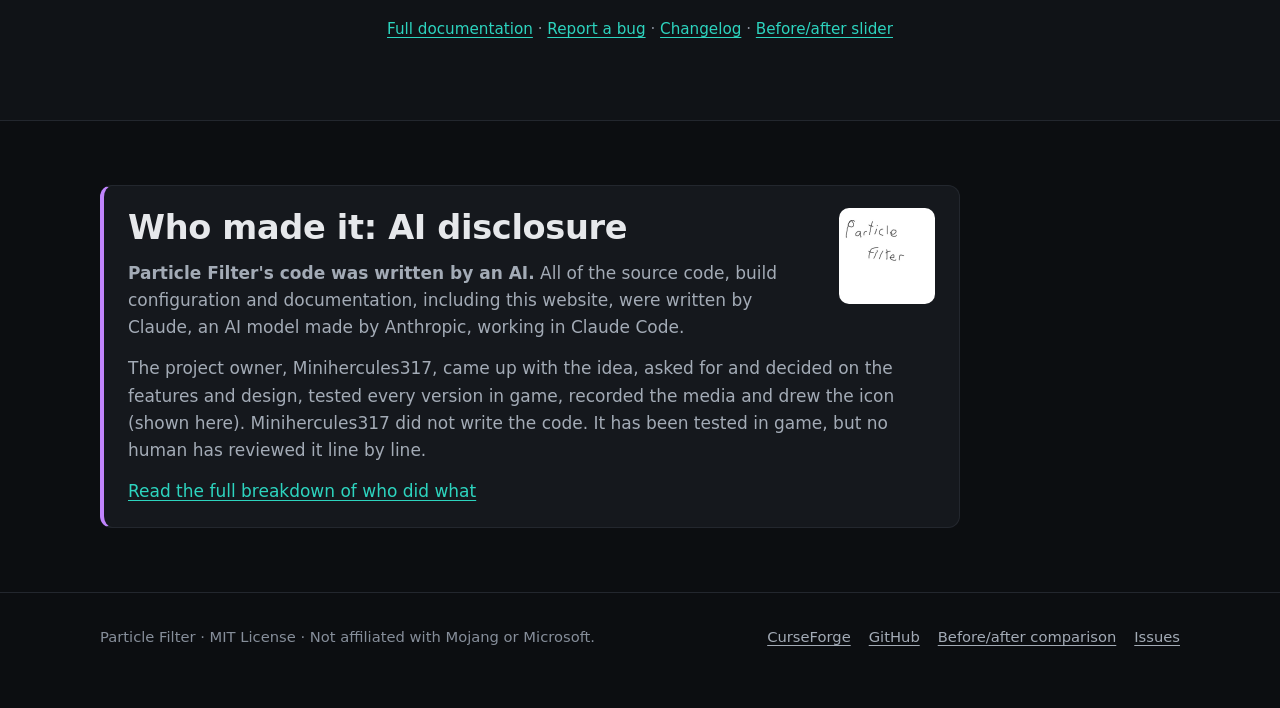
==== commit 048e8d0b: "Update docs for per-source Diagnostic zones, fitted Here zones and new tests Co-Authored-By: Claude " ====
--- a/docs/index.html
+++ b/docs/index.html
@@ -160,7 +160,7 @@
             alt="An orange zone outline drawn in the world around a floor of machines; particles listed for this zone are hidden only inside it.">
           <div class="step-body">
             <h3>Hide it everywhere, or just here</h3>
-            <p><strong>Here</strong> adds the particle to the zone around the scanned spot, creating a 9×5×9 zone if there isn't one. Resize and move it while the outline updates live in the world.</p>
+            <p><strong>Here</strong> adds the particle to the zone around the scanned spot, creating a zone just big enough to cover where those particles appeared if there isn't one. Resize and move it while the outline updates live in the world.</p>
           </div>
         </li>
       </ol>
